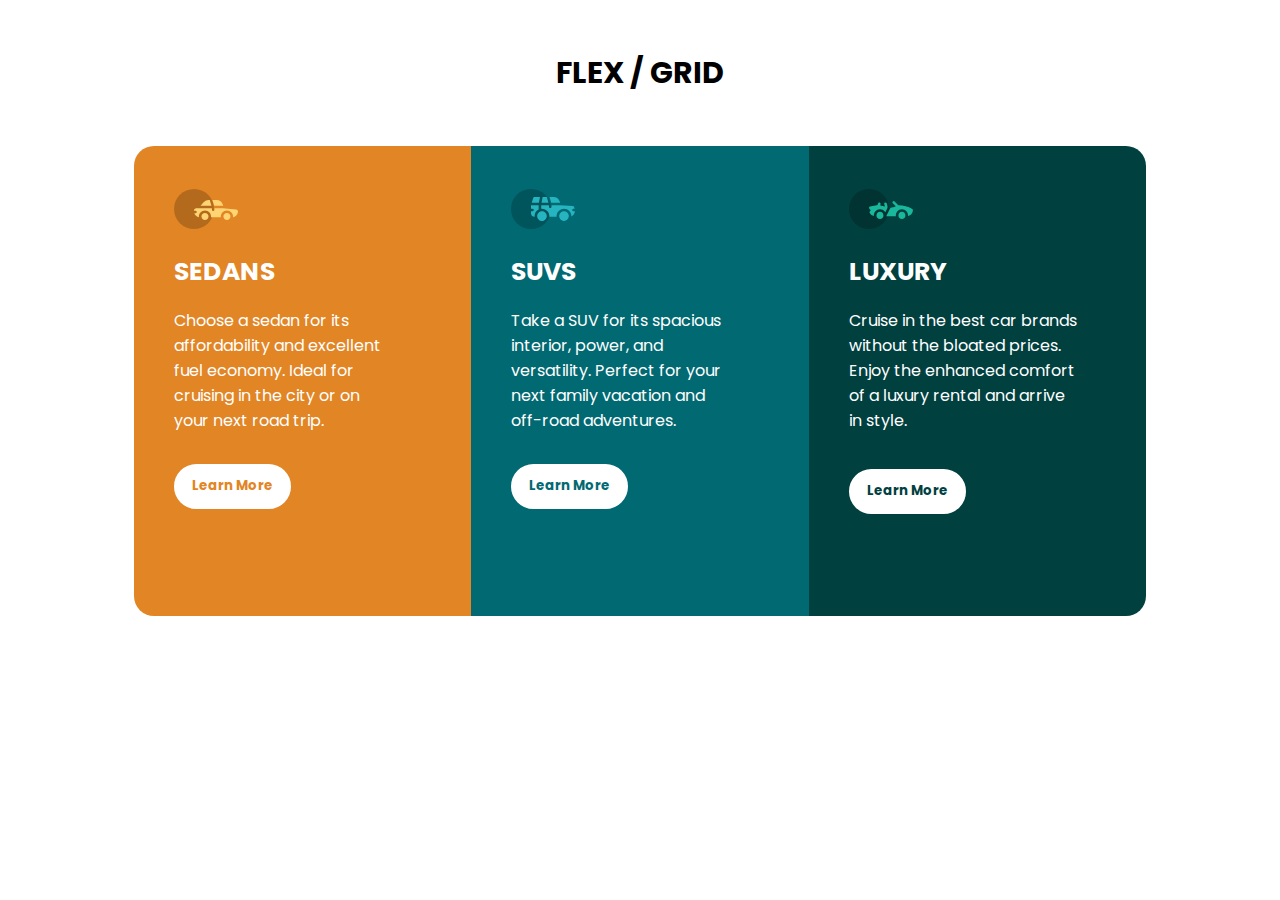
==== index.html @ 885a59f4 "first commit" ====
<!DOCTYPE html>
<html lang="en">

<head>
  <meta charset="UTF-8">
  <meta http-equiv="X-UA-Compatible" content="IE=edge">
  <meta name="viewport" content="width=device-width, initial-scale=1.0">
  <title>Document</title>
  <link href="https://fonts.googleapis.com/css2?family=Poppins:wght@300;400;500;600;700;800&display=swap"
    rel="stylesheet">
  <link rel="stylesheet" href="flex.css">
</head>

<body>
  <div class="top"><a href="index.html">FLEX</a> / <a href="grid.html">GRID</a></div>

  <div class="container">

    <div class="one">
      <img src="images/icon-sedans.svg" alt="car">

      <h1>Sedans</h1>
      <p>Choose a sedan for its <br> affordability and excellent <br> fuel economy.
        Ideal for <br> cruising in the city or on <br> your next road trip.</p>

      <button class="btn-1"> learn more </button>

    </div>

    <div class="two">
      <img src="images/icon-suvs.svg" alt="car">

      <h1>suvs</h1>
      <p>Take a SUV for its spacious <br> interior, power, and <br> versatility.
        Perfect for your <br> next family vacation and <br> off-road adventures. </p>

      <button class="btn-1"> learn more </button>

    </div>

    <div class="three">
      <img src="images/icon-luxury.svg" alt="car">

      <h1>luxury</h1>
      <p>Cruise in the best car brands <br> without the bloated prices. <br>
        Enjoy the enhanced comfort <br> of a luxury rental and arrive <br> in style. </p>

      <button class="btn-1">learn more </button>

    </div>

  </div>


</body>

</html>
---- flex.css ----
.body{
    margin: 0;
    padding: 0;
    font-family : 'Poppins', sans-serif;
  
}
.top{
    text-align: center;
    margin: 50px auto;
    background: transparent;
    color: black;
    font-weight: bold;
    font-family: 'Poppins', sans-serif;
    font-size: 30px;
}
.top a {
    text-decoration: none;
    color: black;
    font-weight: bold;
    font-size: 30px;

}
.container{
    max-width: 80% ;
    height: 470px;
    border-radius: 20px;
    display: flex;
    margin: 50px auto 0 auto;
}
h1{
    font-size: 25px;
    text-transform: uppercase;
}
.one {
    padding: 2.5em;
    color: white;
    width: 33%;
    font-family : 'Poppins', sans-serif;
    padding-top: 2.7em;
    background-color: #e28525;
    border-radius: 20px 0 0 20px ;
}
.two{
    padding: 2.5em;
    width: 33%;
    color: white;
    font-family : 'Poppins', sans-serif;
    padding-top: 2.7em;
    background-color: #016972;
    

}
.three {
    padding: 2.5em;
    color: white;
    width: 33%;
    font-family : 'Poppins', sans-serif;
    padding-top: 2.7em;
    background-color: #00403f;
    border-radius: 0 20px 20px 0;

}
.one button{
    margin-top: 15px;
    background-color: white;
    padding: .8em 1.2em .8em 1.2em;
    border-radius: 50px;
    border: none;
    text-decoration: none;
    color: #e28525;
    border: 2px solid white;
    font-family : 'Poppins', sans-serif;
    text-transform: capitalize;
}
.one button:hover{
    background-color: #e28525;
    border: 2px solid white;
    color: white;
}


.two button{
    margin-top: 15px;
    background-color: white;
    padding: .8em 1.2em .8em 1.2em;
    border-radius: 50px;
    border: none;
    text-decoration: none;
    color: #016972;
    border: 2px solid white;
    font-family : 'Poppins', sans-serif;
    text-transform: capitalize;
}
.two button:hover{
    background-color: #016972;
    border: 2px solid white;
    color: white;
}
.three button{
    margin-top: 20px;
    background-color: white;
    padding: .8em 1.2em .8em 1.2em;
    border-radius: 50px;
    border: none;
    text-decoration: none;
    color: #00403f;
    border: 2px solid white;
    font-family : 'Poppins', sans-serif;
    text-transform: capitalize;
}
.three button:hover{
    background-color: #00403f;
    border: 2px solid white;
    color: white;
}
button {
    font-weight: bold;
   
}




@media screen and (max-width: 486px) {
    .container{
        display: block;
        width: 70%;
        height: 80%;
       margin: 0 auto;
       margin-bottom: 20px;
       text-align: center;
       padding-right: 0;
        
    }

    .one{
        
        border-radius: 0 0 0 0;
        width: 68%;
    }
    .two{
        
        border-radius: 0 0 0 0;
        width: 68%;
    }
    .three{
        
        border-radius: 0 0 0 0;
        width: 68%;
        margin-bottom: 10px;
    }


    
}
@media screen and (max-width: 712px) {
    .container{
        display: block;
        margin: auto;
        height: 80%;
        margin-bottom: 20px;
        text-align: center;
    }
    .one{
        
        border-radius: 0 0 0 0;
    }
    .two{
        
        border-radius: 0 0 0 0;
    }
    .three{
        
        border-radius: 0 0 0 0;
        margin-bottom: 10px;
    }

}
@media screen and (max-width: 895px){
    .container{
        display: block;
        margin: auto;
        height: 80%;
        margin-bottom: 20px;
        text-align: center;
    }
    .one{
        
        border-radius: 0 0 0 0;
    }
    .two{
        
        border-radius: 0 0 0 0;
    }
    .three{
        
        border-radius: 0 0 0 0;
        margin-bottom: 10px;
    }

}
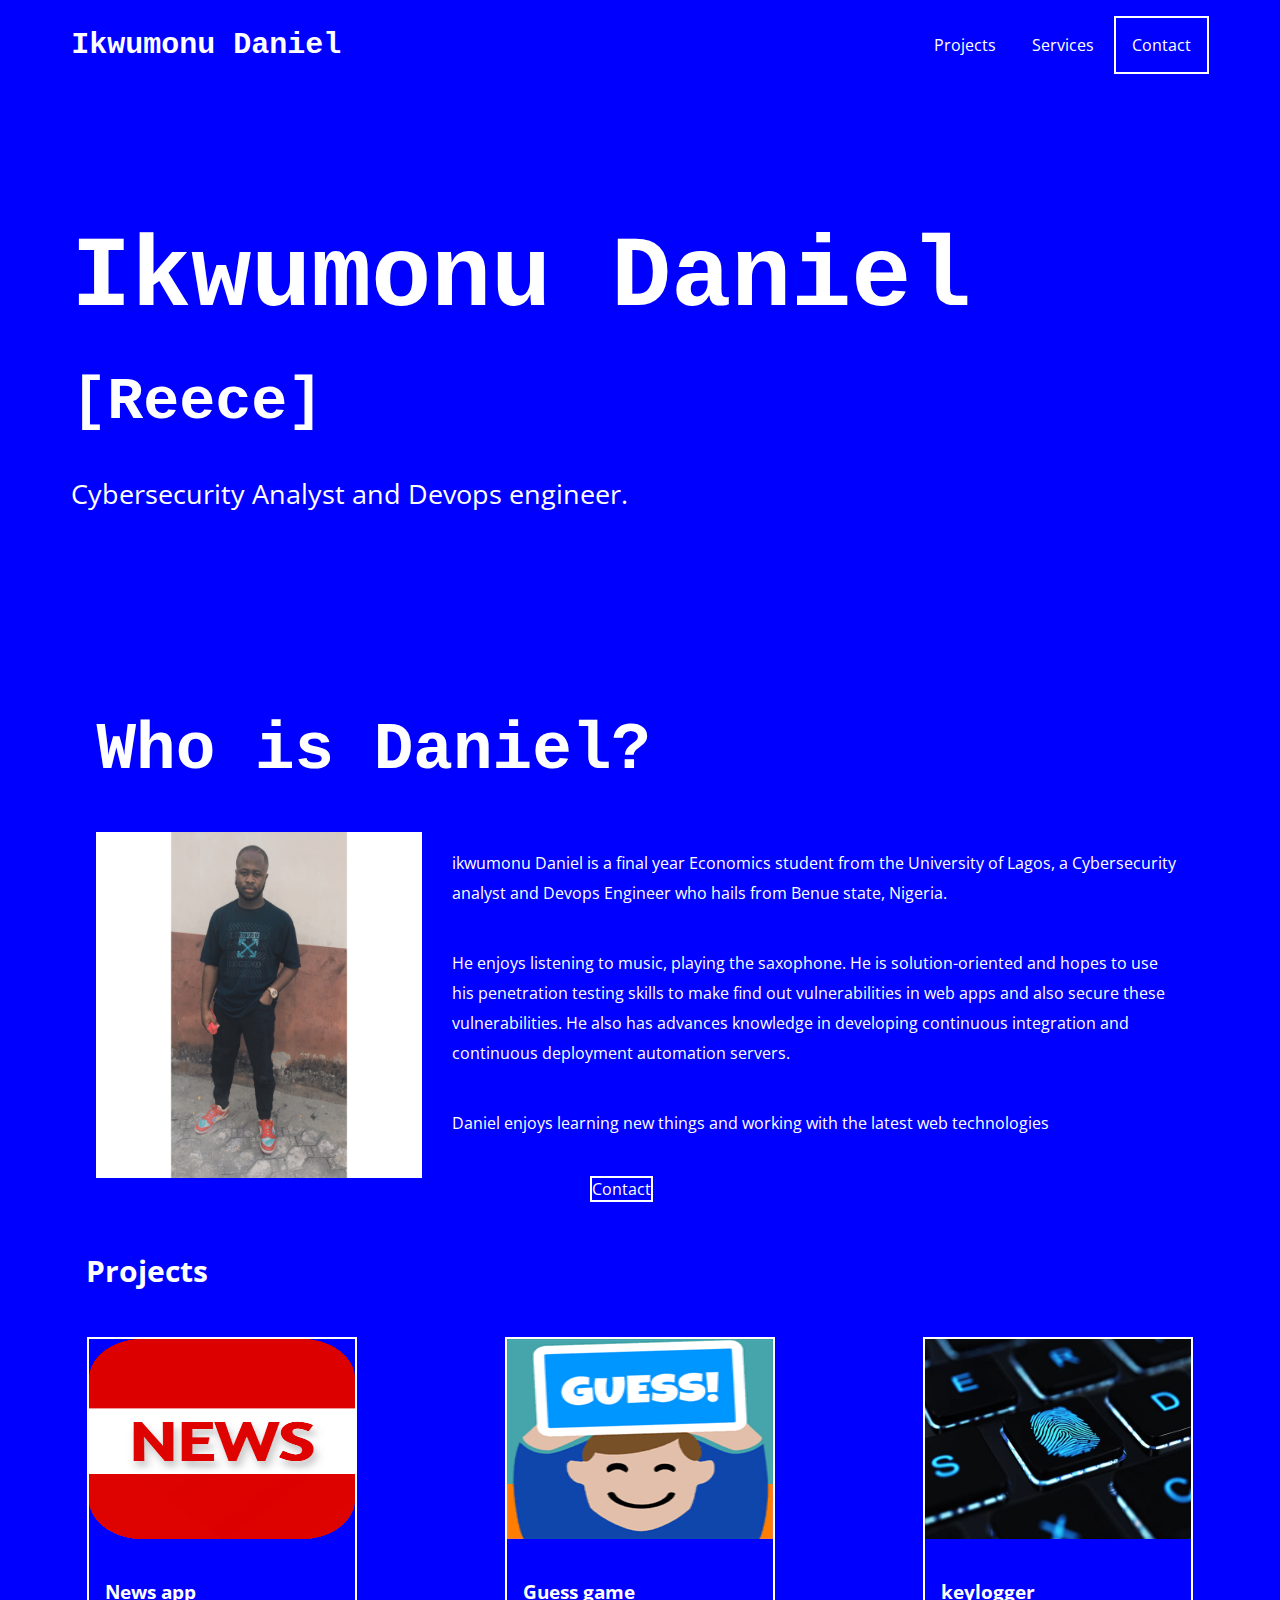
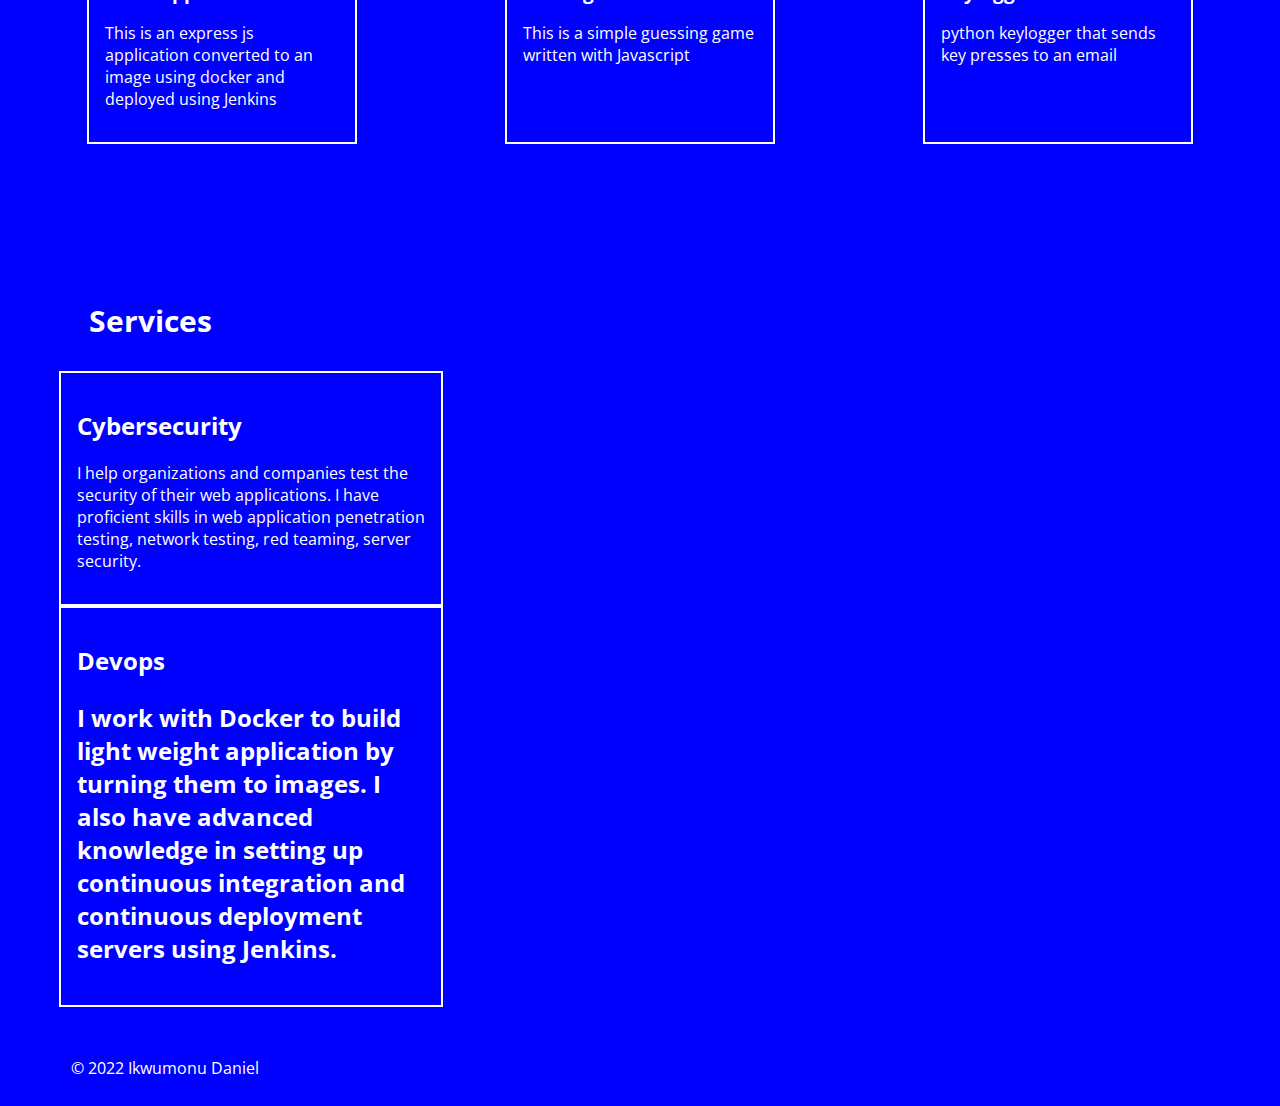
==== commit 19ba7d44: "first commmit" ====
--- a/index.html
+++ b/index.html
@@ -1,57 +1,159 @@
 <!DOCTYPE html>
-<html lang="en">
+<html>
 
 <head>
-  <meta charset="UTF-8">
-  <meta http-equiv="X-UA-Compatible" content="IE=edge">
-  <meta name="viewport" content="width=device-width, initial-scale=1.0">
-  <title>Document</title>
-  <link href="https://fonts.googleapis.com/css2?family=Poppins:wght@300;400;500;600;700;800&display=swap"
-    rel="stylesheet">
-  <link rel="stylesheet" href="flex.css">
+  <meta charset="utf-8" />
+  <meta name="viewport" content="width=device-width" />
+  <title>Portfolio</title>
+  <link
+    href="https://fonts.googleapis.com/css2?family=Comforter+Brush&family=Dancing+Script:wght@700&family=Open+Sans:wght@300;400&display=swap"
+    rel="stylesheet" />
+  <link href="style.css" rel="stylesheet" type="text/css" />
 </head>
 
 <body>
-  <div class="top"><a href="index.html">FLEX</a> / <a href="grid.html">GRID</a></div>
+  <header>
+    <nav>
+      <div class="nav-con">
+        <div class="nav">
+          <h1>Ikwumonu Daniel</h1>
 
-  <div class="container">
+          <div class="nav-list">
+            <a href="#project">Projects</a>
+            <a type href="#service">Services</a>
+            <a href="contact.html">Contact</a>
+          </div>
+        </div>
+      </div>
+    </nav>
+  </header>
 
-    <div class="one">
-      <img src="images/icon-sedans.svg" alt="car">
+  <main>
+    <section class="top">
+      <h1>Ikwumonu Daniel<span> [Reece]</span></h1>
+      <p>
+        Cybersecurity Analyst and Devops engineer. <br />
+      </p>
+    </section>
 
-      <h1>Sedans</h1>
-      <p>Choose a sedan for its <br> affordability and excellent <br> fuel economy.
-        Ideal for <br> cruising in the city or on <br> your next road trip.</p>
+    <section class="about">
+      <div class="about-con">
+        
+        <div class="profile">
+          <div class="note-con">
+            <h1>Who is Daniel?</h1>
+            <div class="about-me">
+              <div class="my-pic">
+                <img src="image.JPEG" alt="" class="profile-image"/>
+              </div>
+              <div class="note">
+                <p>
+                  ikwumonu Daniel is a final year Economics student
+                  from the University of Lagos, a Cybersecurity analyst and Devops Engineer who hails from Benue state,
+                  Nigeria.
+                </p>
+  
+                <p>
+                  He enjoys listening to music, playing the saxophone.
+                  He is solution-oriented and hopes to use his penetration testing skills
+                  to make find out vulnerabilities in web apps and also secure these vulnerabilities.
+                  He also has advances knowledge in developing continuous integration and continuous deployment
+                  automation servers.
+                </p>
+  
+                <p>
+                   Daniel enjoys learning new things and working with the latest web technologies
+                </p>
+              </div>
+            </div>
+          </div>
+         
+        </div>
+        
+      </div>
+      <div class="btn">
+        <a href="#">Contact</a>
+      </div>
+    </section>
 
-      <button class="btn-1"> learn more </button>
+    <section id="project" class="projects">
+      <h1>Projects</h1>
+      <div class="project-con">
+        <div class="list">
+          <a href="https://github.com/Fearreece/new-website" class="listitem">
+            <div class="list-image">
+              <img class="image" src="news.png" alt=""/>
+            </div>
+            <div class="list-note">
+              <h3>News app</h3>
+              <p>This is an express js application converted to an image
+                using docker and deployed using Jenkins</p>
+            </div>
+          </a>
+        </div>
+        <div class="list">
+          <a href="https://github.com/Fearreece/simple_game" class="listitem">
+            <div class="list-image">
+              <img src="guess.png" alt="" />
+            </div>
+            <div class="list-note">
+              <h3>Guess game</h3>
+              <p>
+                This is a simple guessing game written with Javascript
+              </p>
+            </div>
+          </a>
+        </div>
+        <div class="list">
+          <a href="https://github.com/Fearreece/py_logger" class="listitem">
+            <div class="list-image">
+              <img src="What_is_a_Keylogger-Thumb.webp" alt="" />
+            </div>
+            <div class="list-note">
+              <h3>keylogger</h3>
+              <p>
+                python keylogger that sends key presses to an email
+              </p>
+            </div>
+          </a>
+        </div>
+    
+      </div>
+    </section>
 
+    <section id="service" class="services">
+      <div class="services-con">
+        <h1>Services</h1>
+
+        <div class="servs">
+          <div class="service-list">
+            <h2>Cybersecurity</h2>
+
+            <p>
+              I help organizations and companies test the security of their web applications. 
+              I have proficient skills in web application 
+              penetration testing, network testing, red teaming, server security.
+            </p>
+          </div>
+          <div class="service-list">
+            <h2>Devops<h2>
+
+            <p>
+              I work with Docker to build light weight application by turning them to images.
+              I also have advanced knowledge in setting up continuous integration and continuous 
+              deployment servers using Jenkins.
+            </p>
+          </div>
+        </div>
+      </div>
+    </section>
+  </main>
+
+  <footer>
+    <div class="footer">
+      <p>© 2022 Ikwumonu Daniel</p>
     </div>
-
-    <div class="two">
-      <img src="images/icon-suvs.svg" alt="car">
-
-      <h1>suvs</h1>
-      <p>Take a SUV for its spacious <br> interior, power, and <br> versatility.
-        Perfect for your <br> next family vacation and <br> off-road adventures. </p>
-
-      <button class="btn-1"> learn more </button>
-
-    </div>
-
-    <div class="three">
-      <img src="images/icon-luxury.svg" alt="car">
-
-      <h1>luxury</h1>
-      <p>Cruise in the best car brands <br> without the bloated prices. <br>
-        Enjoy the enhanced comfort <br> of a luxury rental and arrive <br> in style. </p>
-
-      <button class="btn-1">learn more </button>
-
-    </div>
-
-  </div>
-
-
+  </footer>
 </body>
 
 </html>--- a/style.css
+++ b/style.css
@@ -0,0 +1,240 @@
+/* 
+font-family: 'Comforter Brush', cursive;
+font-family: 'Dancing Script', cursive;
+font-family: 'Open Sans', sans-serif;
+ */
+ html{
+  scroll-behavior: smooth;
+ }
+
+ body {
+    background: blue  
+  }
+  
+  h1, h2 {
+    color: white;
+    font-family: monospace;
+  }
+  
+  a, p {
+    font-family: 'Open Sans', sans-serif;
+    color: white;
+  }
+  
+  .nav-con {
+    width: 90%;
+    margin: auto;
+  }
+  
+  .nav-con .nav {
+    display: -webkit-box;
+    display: -ms-flexbox;
+    display: flex;
+    -webkit-box-pack: justify;
+        -ms-flex-pack: justify;
+            justify-content: space-between;
+  }
+  
+  .nav-con .nav h1 {
+    font-size: 30px;
+  }
+  
+  .nav-con .nav .nav-list {
+    margin: auto 0;
+  }
+  
+  .nav-con .nav .nav-list a {
+    padding: 1em;
+    text-decoration: none;
+  }
+  
+  .nav-con .nav .nav-list a:hover {
+    text-decoration: underline;
+  }
+  
+  .nav-con .nav .nav-list a:last-child {
+    border: 2px solid white;
+  }
+  
+  .nav-con .nav .nav-list a:last-child:hover {
+    text-decoration: none;
+    background: white;
+    color: #111215;
+  }
+  
+  .top {
+    margin: 10px auto;
+    padding: 5%;
+  }
+  
+  .top h1 {
+    font-size: 100px;
+    margin-bottom: 10px;
+  }
+  
+  .top h1 span {
+    font-size: 60px;
+  }
+  
+  .top p {
+    font-size: 27px;
+  }
+  
+  .about {
+    margin-top: 110px;
+    padding: 0 7%;
+  }
+  
+ 
+  .my-pic{
+background-color: aqua;
+width: 100%;
+  }
+  
+ 
+  
+  .about .about-con.profile {
+    width: 50%;
+    padding: 1em;
+    padding-top: 0;
+  }
+  
+  .about .about-con .profile h1 {
+    margin-top: 0;
+    font-size: 66px;
+  }
+  
+  .about .about-con .profile p {
+    line-height: 30px;
+    margin-bottom: 40px;
+  }
+
+  .profile-image{
+    display: block;
+    width: 100%;
+    height: 100%;
+  }
+
+  .about-me{
+    display: flex;
+    gap: 30px;
+  }
+  .btn{
+    width: 100px;
+    margin: 0 auto;
+
+  }
+  
+  .about .about-con .btnn a {
+    padding: 1em;
+    text-decoration: none;
+    border: 2px solid white;
+  }
+  
+  .about .about-con .btnn a:hover {
+    text-decoration: none;
+    background: white;
+    color: #111215;
+  }
+  
+  .projects {
+    margin-top: 110px;
+    width: 90%;
+    margin: auto;
+  }
+  
+  .projects h1 {
+    font-family: 'Open Sans', sans-serif;
+    padding: 1em;
+    padding-left: .5em;
+    font-size: 30px;
+    margin-bottom: 0;
+  }
+  
+  .projects .project-con{
+    padding: 1em;
+    display: -webkit-box;
+    display: -ms-flexbox;
+    display: flex;
+    -webkit-box-pack: justify;
+        -ms-flex-pack: justify;
+            justify-content: space-between;
+  }
+  
+  .projects .project-con .list {
+    width: 24%;
+    border: 2px solid white;
+  }
+  
+  .projects .project-con .list a {
+    text-decoration: none;
+  }
+  
+  .projects .project-con .list a .list-image img {
+    width: 100%;
+    height: 200px;
+  }
+
+  
+  .projects .project-con .list a .list-note {
+    padding: 1em;
+  }
+  
+  .services {
+    margin-top: 110px;
+  }
+  
+  .services .services-con {
+    width: 92%;
+    margin: auto;
+  }
+  
+  .services .services-con h1 {
+    font-family: 'Open Sans', sans-serif;
+    padding: 1em;
+    font-size: 30px;
+    margin-bottom: 0;
+  }
+  
+  .services .services-con.servs {
+    display: -webkit-box;
+    display: -ms-flexbox;
+    display: flex;
+    padding: 1em;
+    padding-top: 0;
+    -webkit-box-pack: justify;
+        -ms-flex-pack: justify;
+            justify-content: space-between;
+  }
+  
+  .services .services-con .servs .service-list {
+    padding: 1em;
+    border: 2px solid white;
+    width: 30%;
+    
+  }
+  
+  .services .services-con .servs .service-list h2 {
+    font-family: 'Open Sans', sans-serif;
+  }
+  
+  footer {
+    margin-top: 50px;
+  }
+  
+  footer .footer {
+    width: 90%;
+    margin: auto;
+  }
+  .btn>a{
+    border: 2px solid white;
+    text-decoration: none;
+    height: 10px;
+    width: 50px;
+  }
+  .btn a:hover{
+    text-decoration: none;
+    background: white;
+    color: #111215;
+  }
+  /*# sourceMappingURL=styles.css.map */